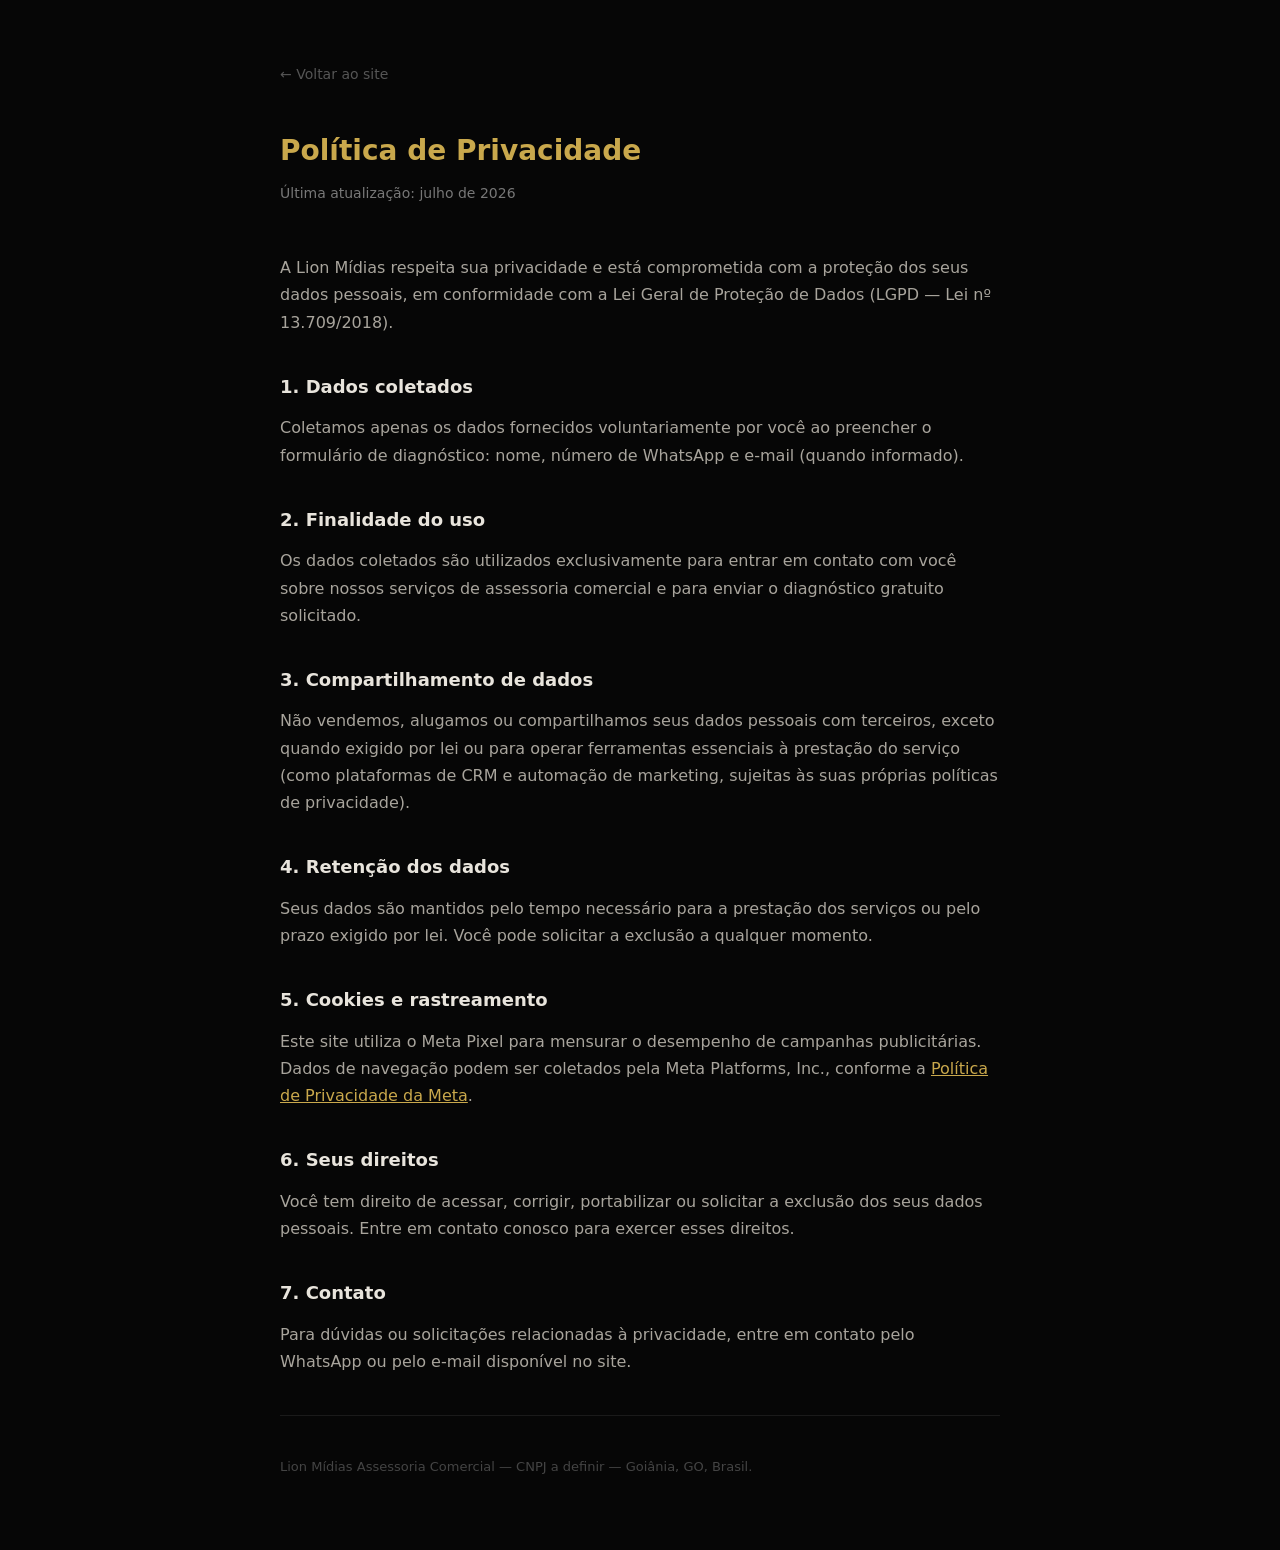
==== politica.html @ 046b12f7 "refatora modal: form em 2 etapas, remove Instagram, email opcional, cria politica e termos - Form di" ====
<!DOCTYPE html>
<html lang="pt-BR">
<head>
  <meta charset="UTF-8">
  <meta name="viewport" content="width=device-width, initial-scale=1.0">
  <title>Política de Privacidade — Lion Mídias</title>
  <style>
    *, *::before, *::after { box-sizing: border-box; margin: 0; padding: 0; }
    body { background: #060606; color: #e8e4dc; font-family: 'Outfit', system-ui, sans-serif; font-size: 16px; line-height: 1.7; padding: 60px 24px; }
    @import url('https://fonts.googleapis.com/css2?family=Outfit:wght@400;600;700&display=swap');
    .wrap { max-width: 720px; margin: 0 auto; }
    h1 { font-size: 28px; font-weight: 700; color: #C9A84C; margin-bottom: 8px; }
    .sub { color: #777; font-size: 14px; margin-bottom: 48px; }
    h2 { font-size: 18px; font-weight: 600; color: #e8e4dc; margin: 36px 0 12px; }
    p { color: #a8a49c; margin-bottom: 12px; }
    a { color: #C9A84C; }
    .back { display: inline-block; margin-bottom: 40px; color: #555; text-decoration: none; font-size: 14px; }
    .back:hover { color: #e8e4dc; }
    hr { border: none; border-top: 1px solid #1a1a1a; margin: 40px 0; }
  </style>
</head>
<body>
  <div class="wrap">
    <a href="index.html" class="back">← Voltar ao site</a>
    <h1>Política de Privacidade</h1>
    <p class="sub">Última atualização: julho de 2026</p>

    <p>A Lion Mídias respeita sua privacidade e está comprometida com a proteção dos seus dados pessoais, em conformidade com a Lei Geral de Proteção de Dados (LGPD — Lei nº 13.709/2018).</p>

    <h2>1. Dados coletados</h2>
    <p>Coletamos apenas os dados fornecidos voluntariamente por você ao preencher o formulário de diagnóstico: nome, número de WhatsApp e e-mail (quando informado).</p>

    <h2>2. Finalidade do uso</h2>
    <p>Os dados coletados são utilizados exclusivamente para entrar em contato com você sobre nossos serviços de assessoria comercial e para enviar o diagnóstico gratuito solicitado.</p>

    <h2>3. Compartilhamento de dados</h2>
    <p>Não vendemos, alugamos ou compartilhamos seus dados pessoais com terceiros, exceto quando exigido por lei ou para operar ferramentas essenciais à prestação do serviço (como plataformas de CRM e automação de marketing, sujeitas às suas próprias políticas de privacidade).</p>

    <h2>4. Retenção dos dados</h2>
    <p>Seus dados são mantidos pelo tempo necessário para a prestação dos serviços ou pelo prazo exigido por lei. Você pode solicitar a exclusão a qualquer momento.</p>

    <h2>5. Cookies e rastreamento</h2>
    <p>Este site utiliza o Meta Pixel para mensurar o desempenho de campanhas publicitárias. Dados de navegação podem ser coletados pela Meta Platforms, Inc., conforme a <a href="https://www.facebook.com/privacy/policy/" target="_blank" rel="noopener">Política de Privacidade da Meta</a>.</p>

    <h2>6. Seus direitos</h2>
    <p>Você tem direito de acessar, corrigir, portabilizar ou solicitar a exclusão dos seus dados pessoais. Entre em contato conosco para exercer esses direitos.</p>

    <h2>7. Contato</h2>
    <p>Para dúvidas ou solicitações relacionadas à privacidade, entre em contato pelo WhatsApp ou pelo e-mail disponível no site.</p>

    <hr>
    <p style="font-size:13px; color:#444;">Lion Mídias Assessoria Comercial — CNPJ a definir — Goiânia, GO, Brasil.</p>
  </div>
</body>
</html>
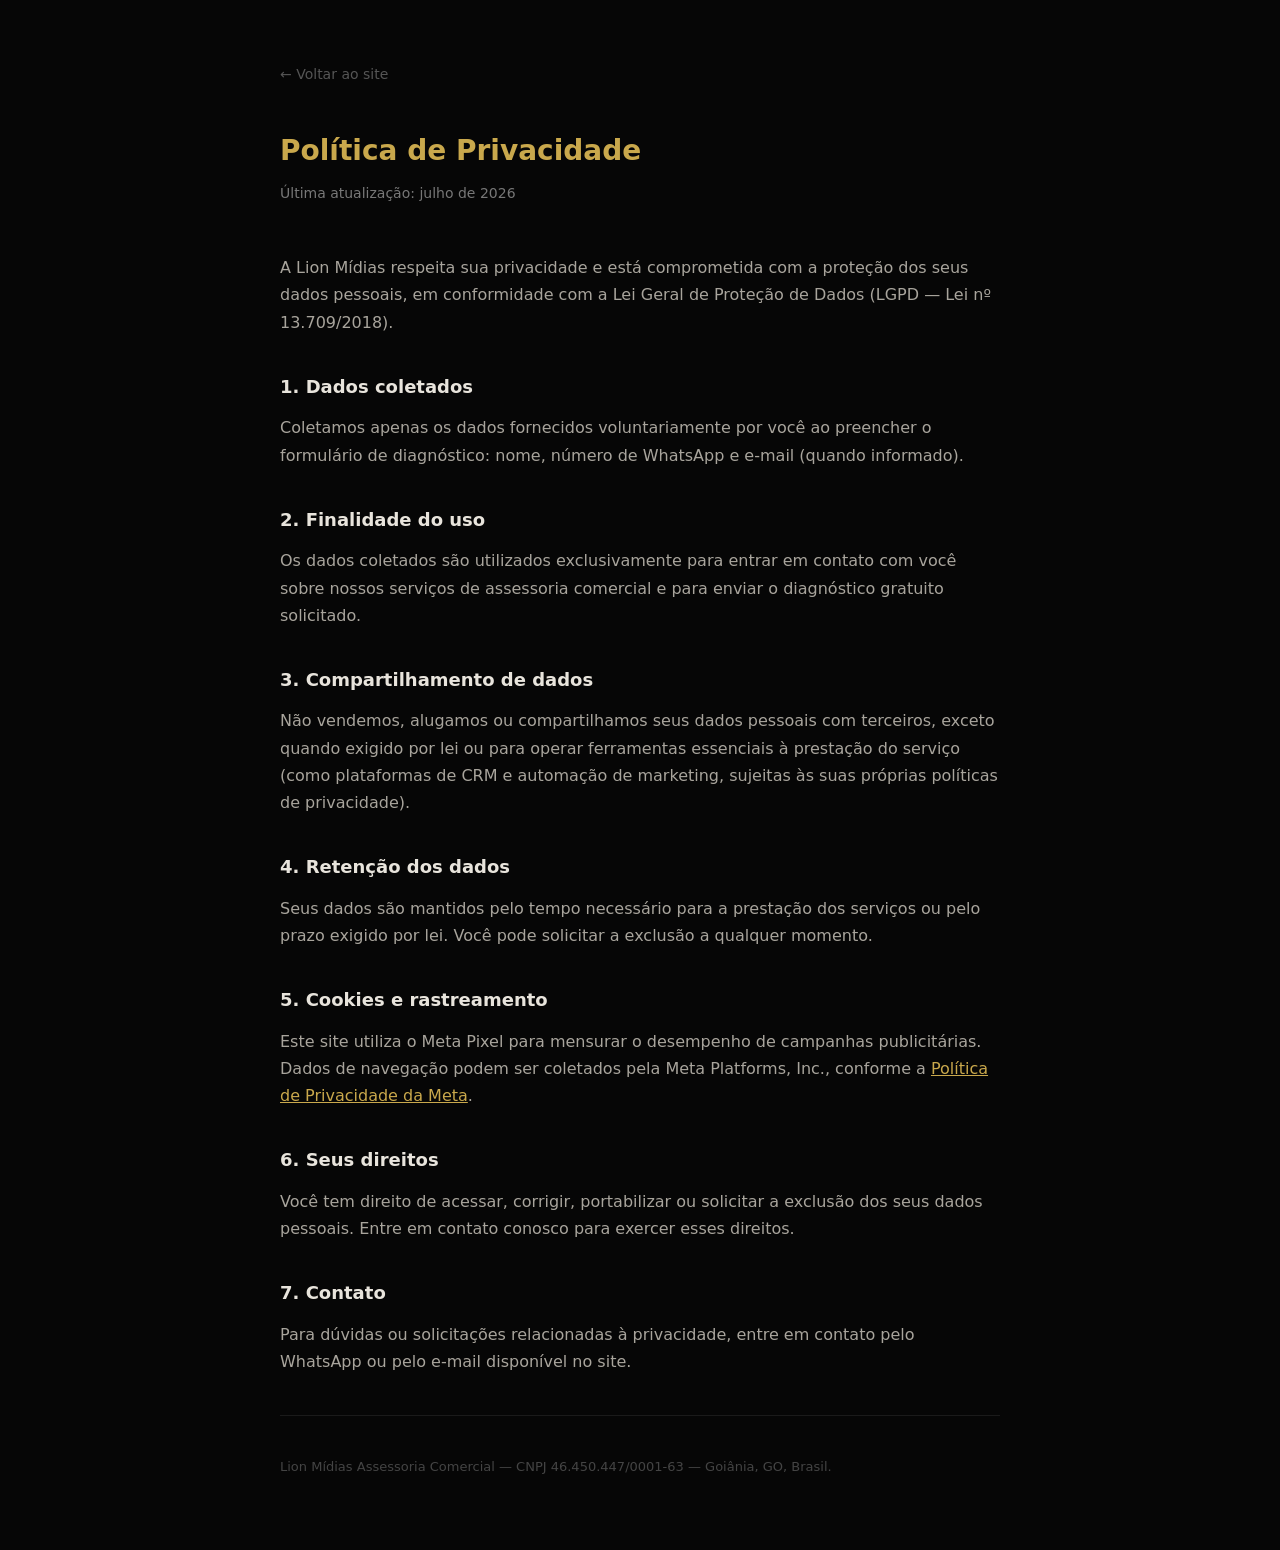
==== commit 3b098f55: "adiciona CNPJ 46.450.447/0001-63 na politica e termos de uso Co-Authored-By: Claude Sonnet 4.6 <nore" ====
--- a/politica.html
+++ b/politica.html
@@ -49,7 +49,7 @@
     <p>Para dúvidas ou solicitações relacionadas à privacidade, entre em contato pelo WhatsApp ou pelo e-mail disponível no site.</p>
 
     <hr>
-    <p style="font-size:13px; color:#444;">Lion Mídias Assessoria Comercial — CNPJ a definir — Goiânia, GO, Brasil.</p>
+    <p style="font-size:13px; color:#444;">Lion Mídias Assessoria Comercial — CNPJ 46.450.447/0001-63 — Goiânia, GO, Brasil.</p>
   </div>
 </body>
 </html>
